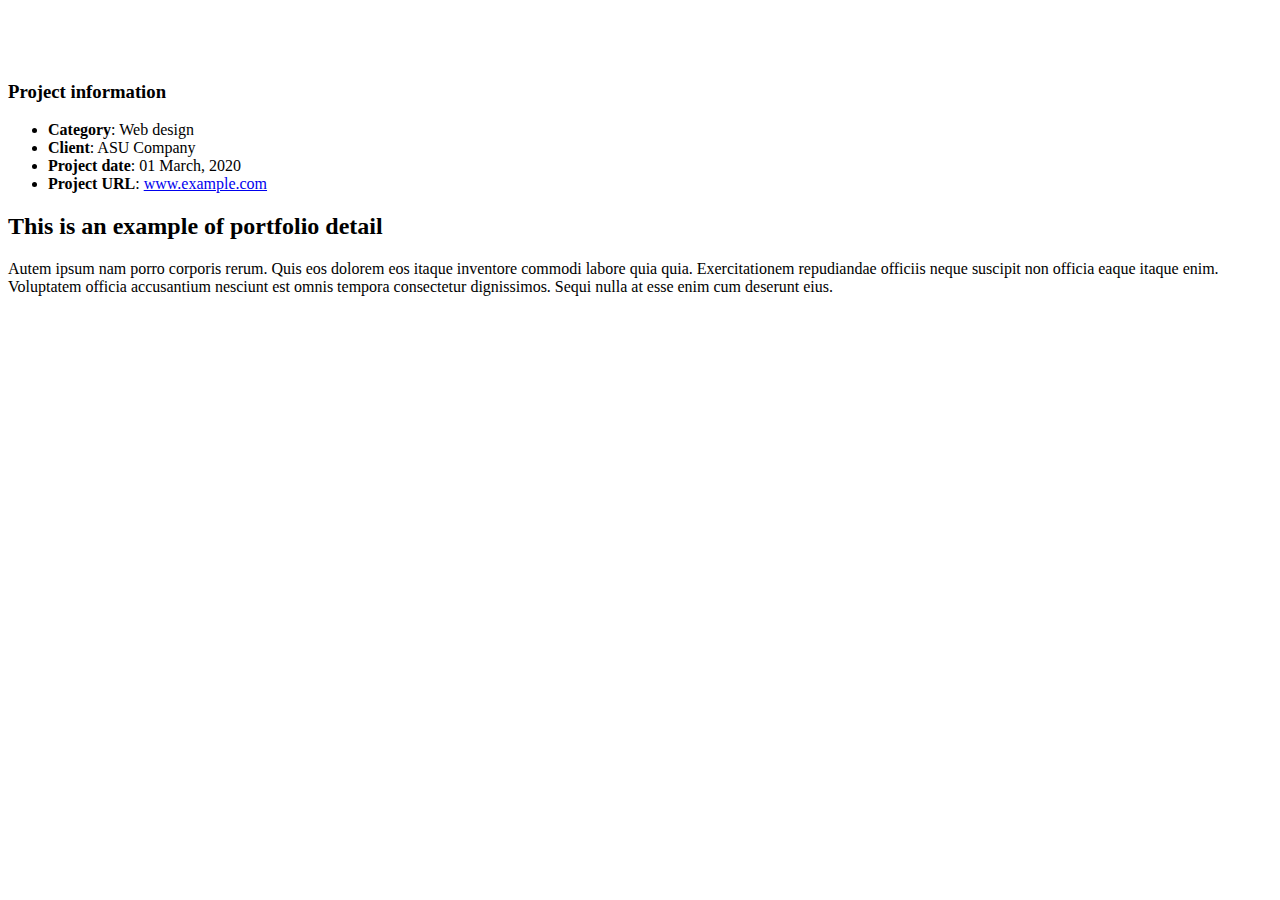
==== portfolio-details.html @ 7c798f1e "Add files via upload" ====
<!DOCTYPE html>
<html lang="en">

<head>
  <meta charset="utf-8">
  <meta content="width=device-width, initial-scale=1.0" name="viewport">

  <title>Portfolio Details - Personal Bootstrap Template</title>
  <meta content="" name="description">
  <meta content="" name="keywords">

  <!-- Favicons -->
  <link href="assets/img/favicon.png" rel="icon">
  <link href="assets/img/apple-touch-icon.png" rel="apple-touch-icon">

  <!-- Google Fonts -->
  <link href="https://fonts.googleapis.com/css?family=Open+Sans:300,300i,400,400i,600,600i,700,700i|Raleway:300,300i,400,400i,500,500i,600,600i,700,700i|Poppins:300,300i,400,400i,500,500i,600,600i,700,700i" rel="stylesheet">

  <!-- Vendor CSS Files -->
  <link href="assets/vendor/aos/aos.css" rel="stylesheet">
  <link href="assets/vendor/bootstrap/css/bootstrap.min.css" rel="stylesheet">
  <link href="assets/vendor/bootstrap-icons/bootstrap-icons.css" rel="stylesheet">
  <link href="assets/vendor/boxicons/css/boxicons.min.css" rel="stylesheet">
  <link href="assets/vendor/glightbox/css/glightbox.min.css" rel="stylesheet">
  <link href="assets/vendor/swiper/swiper-bundle.min.css" rel="stylesheet">

  <!-- Template Main CSS File -->
  <link href="assets/css/style.css" rel="stylesheet">

  <!-- =======================================================
  * Template Name: MyResume
  * Updated: Jul 27 2023 with Bootstrap v5.3.1
  * Template URL: https://bootstrapmade.com/free-html-bootstrap-template-my-resume/
  * Author: BootstrapMade.com
  * License: https://bootstrapmade.com/license/
  ======================================================== -->
</head>

<body>

  <main id="main">

    <!-- ======= Portfolio Details Section ======= -->
    <section id="portfolio-details" class="portfolio-details">
      <div class="container">

        <div class="row gy-4">

          <div class="col-lg-8">
            <div class="portfolio-details-slider swiper">
              <div class="swiper-wrapper align-items-center">

                <div class="swiper-slide">
                  <img src="assets/img/portfolio/portfolio-details-1.jpg" alt="">
                </div>

                <div class="swiper-slide">
                  <img src="assets/img/portfolio/portfolio-details-2.jpg" alt="">
                </div>

                <div class="swiper-slide">
                  <img src="assets/img/portfolio/portfolio-details-3.jpg" alt="">
                </div>

              </div>
              <div class="swiper-pagination"></div>
            </div>
          </div>

          <div class="col-lg-4">
            <div class="portfolio-info">
              <h3>Project information</h3>
              <ul>
                <li><strong>Category</strong>: Web design</li>
                <li><strong>Client</strong>: ASU Company</li>
                <li><strong>Project date</strong>: 01 March, 2020</li>
                <li><strong>Project URL</strong>: <a href="#">www.example.com</a></li>
              </ul>
            </div>
            <div class="portfolio-description">
              <h2>This is an example of portfolio detail</h2>
              <p>
                Autem ipsum nam porro corporis rerum. Quis eos dolorem eos itaque inventore commodi labore quia quia. Exercitationem repudiandae officiis neque suscipit non officia eaque itaque enim. Voluptatem officia accusantium nesciunt est omnis tempora consectetur dignissimos. Sequi nulla at esse enim cum deserunt eius.
              </p>
            </div>
          </div>

        </div>

      </div>
    </section><!-- End Portfolio Details Section -->

  </main><!-- End #main -->

  <div id="preloader"></div>
  <a href="#" class="back-to-top d-flex align-items-center justify-content-center"><i class="bi bi-arrow-up-short"></i></a>

  <!-- Vendor JS Files -->
  <script src="assets/vendor/purecounter/purecounter_vanilla.js"></script>
  <script src="assets/vendor/aos/aos.js"></script>
  <script src="assets/vendor/bootstrap/js/bootstrap.bundle.min.js"></script>
  <script src="assets/vendor/glightbox/js/glightbox.min.js"></script>
  <script src="assets/vendor/isotope-layout/isotope.pkgd.min.js"></script>
  <script src="assets/vendor/swiper/swiper-bundle.min.js"></script>
  <script src="assets/vendor/typed.js/typed.umd.js"></script>
  <script src="assets/vendor/waypoints/noframework.waypoints.js"></script>
  <script src="assets/vendor/php-email-form/validate.js"></script>

  <!-- Template Main JS File -->
  <script src="assets/js/main.js"></script>

</body>

</html>
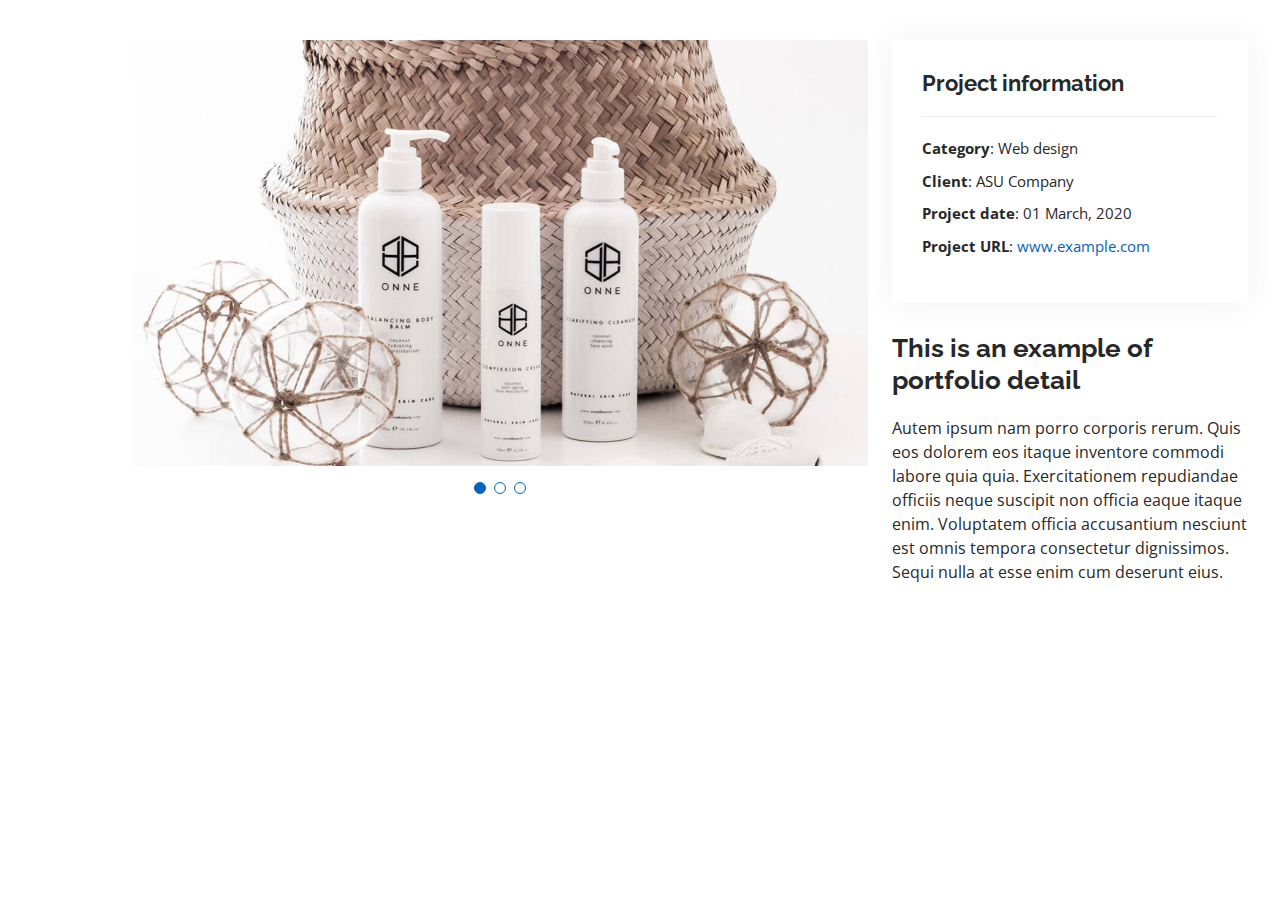
==== commit b95324ff: "first commit" ====
--- a/portfolio-details.html
+++ b/portfolio-details.html
@@ -1,114 +1,114 @@
-<!DOCTYPE html>
-<html lang="en">
-
-<head>
-  <meta charset="utf-8">
-  <meta content="width=device-width, initial-scale=1.0" name="viewport">
-
-  <title>Portfolio Details - Personal Bootstrap Template</title>
-  <meta content="" name="description">
-  <meta content="" name="keywords">
-
-  <!-- Favicons -->
-  <link href="assets/img/favicon.png" rel="icon">
-  <link href="assets/img/apple-touch-icon.png" rel="apple-touch-icon">
-
-  <!-- Google Fonts -->
-  <link href="https://fonts.googleapis.com/css?family=Open+Sans:300,300i,400,400i,600,600i,700,700i|Raleway:300,300i,400,400i,500,500i,600,600i,700,700i|Poppins:300,300i,400,400i,500,500i,600,600i,700,700i" rel="stylesheet">
-
-  <!-- Vendor CSS Files -->
-  <link href="assets/vendor/aos/aos.css" rel="stylesheet">
-  <link href="assets/vendor/bootstrap/css/bootstrap.min.css" rel="stylesheet">
-  <link href="assets/vendor/bootstrap-icons/bootstrap-icons.css" rel="stylesheet">
-  <link href="assets/vendor/boxicons/css/boxicons.min.css" rel="stylesheet">
-  <link href="assets/vendor/glightbox/css/glightbox.min.css" rel="stylesheet">
-  <link href="assets/vendor/swiper/swiper-bundle.min.css" rel="stylesheet">
-
-  <!-- Template Main CSS File -->
-  <link href="assets/css/style.css" rel="stylesheet">
-
-  <!-- =======================================================
-  * Template Name: MyResume
+<!DOCTYPE html>
+<html lang="en">
+
+<head>
+  <meta charset="utf-8">
+  <meta content="width=device-width, initial-scale=1.0" name="viewport">
+
+  <title>Portfolio Details - Personal Bootstrap Template</title>
+  <meta content="" name="description">
+  <meta content="" name="keywords">
+
+  <!-- Favicons -->
+  <link href="assets/img/favicon.png" rel="icon">
+  <link href="assets/img/apple-touch-icon.png" rel="apple-touch-icon">
+
+  <!-- Google Fonts -->
+  <link href="https://fonts.googleapis.com/css?family=Open+Sans:300,300i,400,400i,600,600i,700,700i|Raleway:300,300i,400,400i,500,500i,600,600i,700,700i|Poppins:300,300i,400,400i,500,500i,600,600i,700,700i" rel="stylesheet">
+
+  <!-- Vendor CSS Files -->
+  <link href="assets/vendor/aos/aos.css" rel="stylesheet">
+  <link href="assets/vendor/bootstrap/css/bootstrap.min.css" rel="stylesheet">
+  <link href="assets/vendor/bootstrap-icons/bootstrap-icons.css" rel="stylesheet">
+  <link href="assets/vendor/boxicons/css/boxicons.min.css" rel="stylesheet">
+  <link href="assets/vendor/glightbox/css/glightbox.min.css" rel="stylesheet">
+  <link href="assets/vendor/swiper/swiper-bundle.min.css" rel="stylesheet">
+
+  <!-- Template Main CSS File -->
+  <link href="assets/css/style.css" rel="stylesheet">
+
+  <!-- =======================================================
+  * Template Name: MyResume
   * Updated: Jul 27 2023 with Bootstrap v5.3.1
-  * Template URL: https://bootstrapmade.com/free-html-bootstrap-template-my-resume/
-  * Author: BootstrapMade.com
-  * License: https://bootstrapmade.com/license/
-  ======================================================== -->
-</head>
-
-<body>
-
-  <main id="main">
-
-    <!-- ======= Portfolio Details Section ======= -->
-    <section id="portfolio-details" class="portfolio-details">
-      <div class="container">
-
-        <div class="row gy-4">
-
-          <div class="col-lg-8">
-            <div class="portfolio-details-slider swiper">
-              <div class="swiper-wrapper align-items-center">
-
-                <div class="swiper-slide">
-                  <img src="assets/img/portfolio/portfolio-details-1.jpg" alt="">
-                </div>
-
-                <div class="swiper-slide">
-                  <img src="assets/img/portfolio/portfolio-details-2.jpg" alt="">
-                </div>
-
-                <div class="swiper-slide">
-                  <img src="assets/img/portfolio/portfolio-details-3.jpg" alt="">
-                </div>
-
-              </div>
-              <div class="swiper-pagination"></div>
-            </div>
-          </div>
-
-          <div class="col-lg-4">
-            <div class="portfolio-info">
-              <h3>Project information</h3>
-              <ul>
-                <li><strong>Category</strong>: Web design</li>
-                <li><strong>Client</strong>: ASU Company</li>
-                <li><strong>Project date</strong>: 01 March, 2020</li>
-                <li><strong>Project URL</strong>: <a href="#">www.example.com</a></li>
-              </ul>
-            </div>
-            <div class="portfolio-description">
-              <h2>This is an example of portfolio detail</h2>
-              <p>
-                Autem ipsum nam porro corporis rerum. Quis eos dolorem eos itaque inventore commodi labore quia quia. Exercitationem repudiandae officiis neque suscipit non officia eaque itaque enim. Voluptatem officia accusantium nesciunt est omnis tempora consectetur dignissimos. Sequi nulla at esse enim cum deserunt eius.
-              </p>
-            </div>
-          </div>
-
-        </div>
-
-      </div>
-    </section><!-- End Portfolio Details Section -->
-
-  </main><!-- End #main -->
-
-  <div id="preloader"></div>
-  <a href="#" class="back-to-top d-flex align-items-center justify-content-center"><i class="bi bi-arrow-up-short"></i></a>
-
-  <!-- Vendor JS Files -->
-  <script src="assets/vendor/purecounter/purecounter_vanilla.js"></script>
-  <script src="assets/vendor/aos/aos.js"></script>
-  <script src="assets/vendor/bootstrap/js/bootstrap.bundle.min.js"></script>
-  <script src="assets/vendor/glightbox/js/glightbox.min.js"></script>
-  <script src="assets/vendor/isotope-layout/isotope.pkgd.min.js"></script>
-  <script src="assets/vendor/swiper/swiper-bundle.min.js"></script>
-  <script src="assets/vendor/typed.js/typed.umd.js"></script>
-  <script src="assets/vendor/waypoints/noframework.waypoints.js"></script>
-  <script src="assets/vendor/php-email-form/validate.js"></script>
-
-  <!-- Template Main JS File -->
-  <script src="assets/js/main.js"></script>
-
-</body>
-
+  * Template URL: https://bootstrapmade.com/free-html-bootstrap-template-my-resume/
+  * Author: BootstrapMade.com
+  * License: https://bootstrapmade.com/license/
+  ======================================================== -->
+</head>
+
+<body>
+
+  <main id="main">
+
+    <!-- ======= Portfolio Details Section ======= -->
+    <section id="portfolio-details" class="portfolio-details">
+      <div class="container">
+
+        <div class="row gy-4">
+
+          <div class="col-lg-8">
+            <div class="portfolio-details-slider swiper">
+              <div class="swiper-wrapper align-items-center">
+
+                <div class="swiper-slide">
+                  <img src="assets/img/portfolio/portfolio-details-1.jpg" alt="">
+                </div>
+
+                <div class="swiper-slide">
+                  <img src="assets/img/portfolio/portfolio-details-2.jpg" alt="">
+                </div>
+
+                <div class="swiper-slide">
+                  <img src="assets/img/portfolio/portfolio-details-3.jpg" alt="">
+                </div>
+
+              </div>
+              <div class="swiper-pagination"></div>
+            </div>
+          </div>
+
+          <div class="col-lg-4">
+            <div class="portfolio-info">
+              <h3>Project information</h3>
+              <ul>
+                <li><strong>Category</strong>: Web design</li>
+                <li><strong>Client</strong>: ASU Company</li>
+                <li><strong>Project date</strong>: 01 March, 2020</li>
+                <li><strong>Project URL</strong>: <a href="#">www.example.com</a></li>
+              </ul>
+            </div>
+            <div class="portfolio-description">
+              <h2>This is an example of portfolio detail</h2>
+              <p>
+                Autem ipsum nam porro corporis rerum. Quis eos dolorem eos itaque inventore commodi labore quia quia. Exercitationem repudiandae officiis neque suscipit non officia eaque itaque enim. Voluptatem officia accusantium nesciunt est omnis tempora consectetur dignissimos. Sequi nulla at esse enim cum deserunt eius.
+              </p>
+            </div>
+          </div>
+
+        </div>
+
+      </div>
+    </section><!-- End Portfolio Details Section -->
+
+  </main><!-- End #main -->
+
+  <div id="preloader"></div>
+  <a href="#" class="back-to-top d-flex align-items-center justify-content-center"><i class="bi bi-arrow-up-short"></i></a>
+
+  <!-- Vendor JS Files -->
+  <script src="assets/vendor/purecounter/purecounter_vanilla.js"></script>
+  <script src="assets/vendor/aos/aos.js"></script>
+  <script src="assets/vendor/bootstrap/js/bootstrap.bundle.min.js"></script>
+  <script src="assets/vendor/glightbox/js/glightbox.min.js"></script>
+  <script src="assets/vendor/isotope-layout/isotope.pkgd.min.js"></script>
+  <script src="assets/vendor/swiper/swiper-bundle.min.js"></script>
+  <script src="assets/vendor/typed.js/typed.umd.js"></script>
+  <script src="assets/vendor/waypoints/noframework.waypoints.js"></script>
+  <script src="assets/vendor/php-email-form/validate.js"></script>
+
+  <!-- Template Main JS File -->
+  <script src="assets/js/main.js"></script>
+
+</body>
+
 </html>